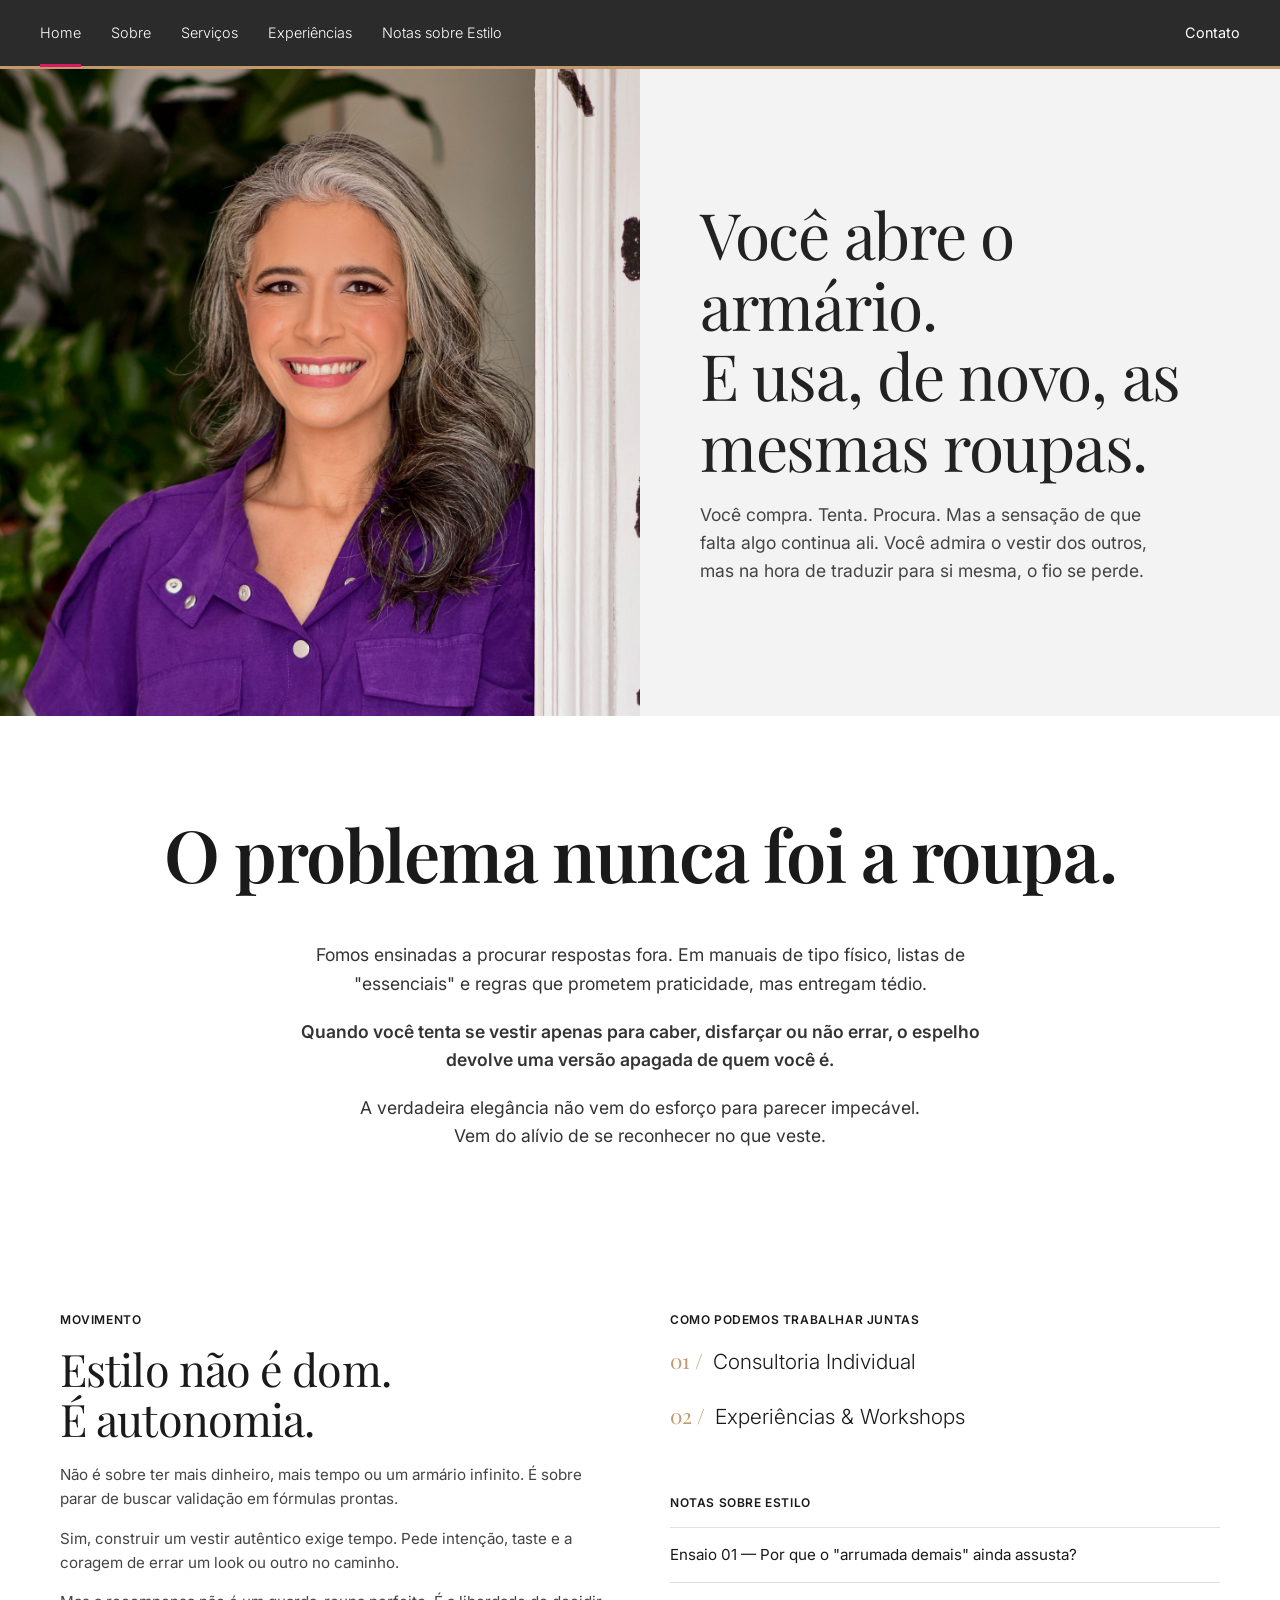
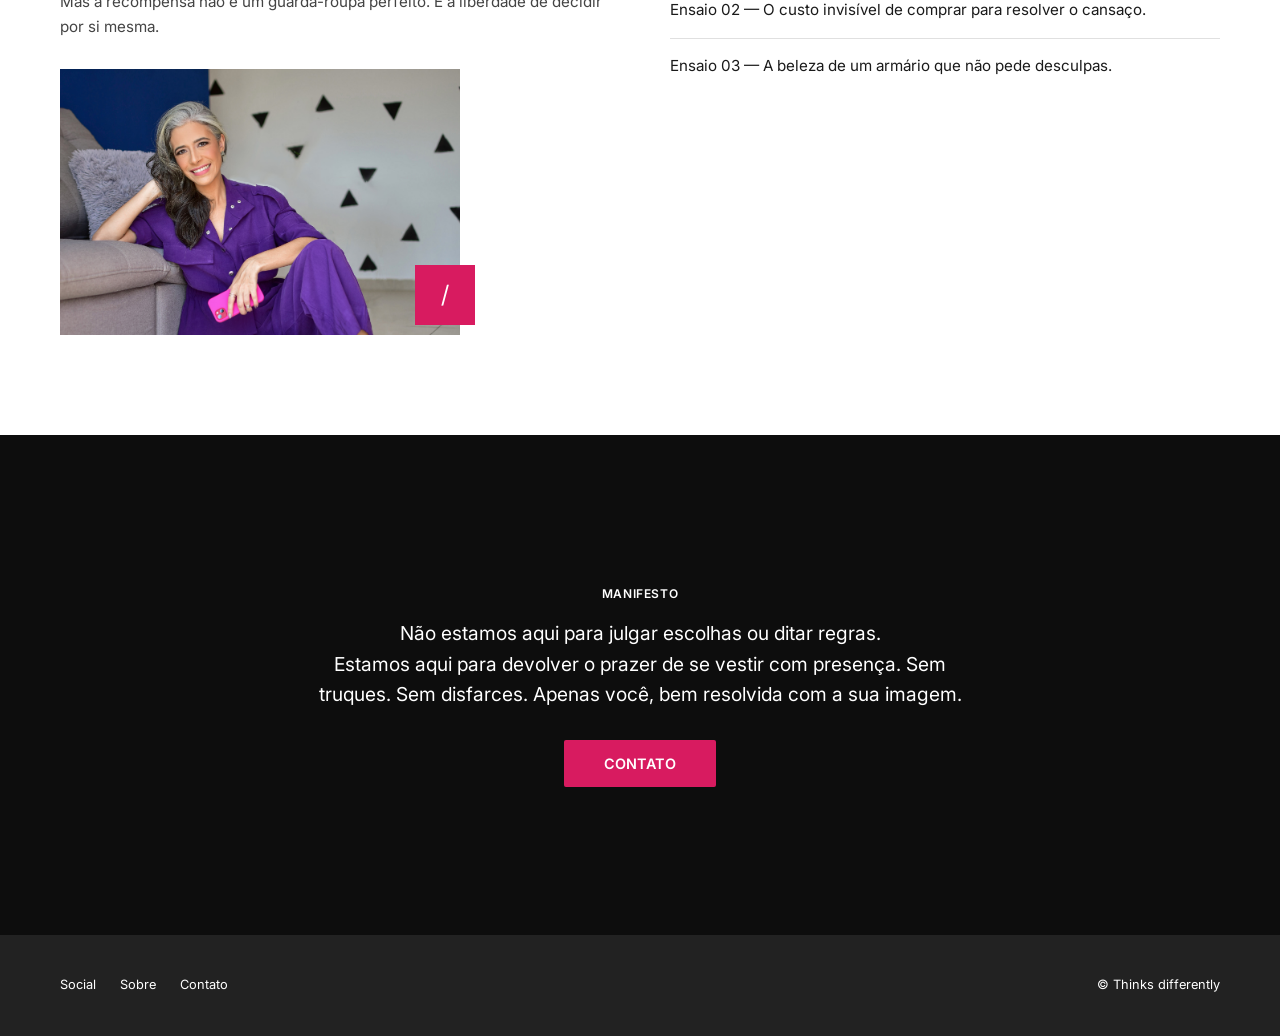
==== index.html @ 29a0308f "Rename index (1).html to index.html" ====
<!DOCTYPE html>
<html lang="pt-BR">
<head>
    <meta charset="UTF-8">
    <meta name="viewport" content="width=device-width, initial-scale=1.0">
    <title>Consultoria de Estilo</title>
    <link rel="stylesheet" href="style.css">
    <!-- Importando fontes do Google -->
    <link href="https://fonts.googleapis.com/css2?family=Playfair+Display:ital,wght@0,400;0,600;1,400&family=Inter:wght@300;400;600&display=swap" rel="stylesheet">
</head>
<body>

    <!-- Cabeçalho -->
    <header>
        <nav>
            <ul>
                <li class="active"><a href="#">Home</a></li>
                <li><a href="#">Sobre</a></li>
                <li><a href="#">Serviços</a></li>
                <li><a href="#">Experiências</a></li>
                <li><a href="#">Notas sobre Estilo</a></li>
            </ul>
            <div class="nav-right">
                <a href="#">Contato</a>
            </div>
        </nav>
    </header>

    <!-- Seção Hero -->
    <section class="hero">
        <div class="hero-image">
            <!-- Substitua pelo nome da sua imagem da mulher de blazer -->
            <img src="foto-hero.jpg" alt="Mulher consultora de estilo">
        </div>
        <div class="hero-text">
            <h1>Você abre o armário.<br>E usa, de novo, as<br>mesmas roupas.</h1>
            <p>Você compra. Tenta. Procura. Mas a sensação de que falta algo continua ali. Você admira o vestir dos outros, mas na hora de traduzir para si mesma, o fio se perde.</p>
        </div>
    </section>

    <!-- Seção do Problema -->
    <section class="statement">
        <div class="container">
            <h2>O problema nunca foi a roupa.</h2>
            <p>Fomos ensinadas a procurar respostas fora. Em manuais de tipo físico, listas de "essenciais" e regras que prometem praticidade, mas entregam tédio.</p>
            <p><strong>Quando você tenta se vestir apenas para caber, disfarçar ou não errar, o espelho devolve uma versão apagada de quem você é.</strong></p>
            <p>A verdadeira elegância não vem do esforço para parecer impecável.<br>Vem do alívio de se reconhecer no que veste.</p>
        </div>
    </section>

    <!-- Seção de Serviços e Movimento (Grid) -->
    <section class="middle-section container">
        <div class="grid-two-col">
            <!-- Coluna Esquerda: Movimento -->
            <div class="movimento">
                <span class="tag">MOVIMENTO</span>
                <h3>Estilo não é dom.<br>É autonomia.</h3>
                <p>Não é sobre ter mais dinheiro, mais tempo ou um armário infinito. É sobre parar de buscar validação em fórmulas prontas.</p>
                <p>Sim, construir um vestir autêntico exige tempo. Pede intenção, taste e a coragem de errar um look ou outro no caminho.</p>
                <p>Mas a recompensa não é um guarda-roupa perfeito. É a liberdade de decidir por si mesma.</p>
                
                <div class="movimento-img-container">
                    <!-- Substitua pelo nome da imagem da mulher com o celular rosa -->
                    <img src="foto-movimento.jpg" alt="Mulher sentada no sofá">
                    <div class="icon-box">
                        <span>/</span>
                    </div>
                </div>
            </div>

            <!-- Coluna Direita: Serviços e Notas -->
            <div class="services-column">
                <div class="services">
                    <span class="tag">COMO PODEMOS TRABALHAR JUNTAS</span>
                    <div class="service-list">
                        <div class="service-item">
                            <span class="service-number">01 /</span>
                            <span class="service-title">Consultoria Individual</span>
                        </div>
                        <div class="service-item">
                            <span class="service-number">02 /</span>
                            <span class="service-title">Experiências & Workshops</span>
                        </div>
                    </div>
                </div>

                <div class="notes">
                    <span class="tag">NOTAS SOBRE ESTILO</span>
                    <div class="note-list">
                        <div class="note-item">
                            <p>Ensaio 01 — Por que o "arrumada demais" ainda assusta?</p>
                        </div>
                        <div class="note-item">
                            <p>Ensaio 02 — O custo invisível de comprar para resolver o cansaço.</p>
                        </div>
                        <div class="note-item">
                            <p>Ensaio 03 — A beleza de um armário que não pede desculpas.</p>
                        </div>
                    </div>
                </div>
            </div>
        </div>
    </section>

    <!-- Seção Manifesto -->
    <section class="manifesto">
        <div class="manifesto-overlay">
            <div class="container manifesto-content">
                <span class="tag light">MANIFESTO</span>
                <p>Não estamos aqui para julgar escolhas ou ditar regras.<br>Estamos aqui para devolver o prazer de se vestir com presença. Sem truques. Sem disfarces. Apenas você, bem resolvida com a sua imagem.</p>
                <a href="#" class="btn-primary">Contato</a>
            </div>
        </div>
    </section>

    <!-- Rodapé -->
    <footer>
        <div class="container footer-content">
            <div class="footer-links">
                <a href="#">Social</a>
                <a href="#">Sobre</a>
                <a href="#">Contato</a>
            </div>
            <div class="copyright">
                © Thinks differently
            </div>
        </div>
    </footer>

</body>
</html>
---- style.css ----
/* Reset e Configurações Gerais */
* {
    margin: 0;
    padding: 0;
    box-sizing: border-box;
}

body {
    font-family: 'Inter', sans-serif;
    color: #1a1a1a;
    line-height: 1.6;
    background-color: #fff;
}

h1, h2, h3, h4 {
    font-family: 'Playfair Display', serif;
    font-weight: 400;
    letter-spacing: -0.02em;
}

ul {
    list-style: none;
}

a {
    text-decoration: none;
    color: inherit;
}

.container {
    max-width: 1200px;
    margin: 0 auto;
    padding: 0 20px;
}

.tag {
    display: block;
    font-size: 0.75rem;
    font-weight: 600;
    letter-spacing: 0.05em;
    text-transform: uppercase;
    color: #1a1a1a;
    margin-bottom: 15px;
}

.tag.light {
    color: #fff;
}

/* Header */
header {
    background-color: #2b2b2b;
    padding: 20px 40px;
    border-bottom: 3px solid #c3986a; /* Linha dourada */
}

nav {
    display: flex;
    justify-content: space-between;
    align-items: center;
}

nav ul {
    display: flex;
    gap: 30px;
}

nav ul li a {
    color: #fff;
    font-size: 0.9rem;
    font-weight: 300;
    padding-bottom: 23px; /* Para a linha do home aparecer */
    transition: color 0.3s;
}

nav ul li.active a {
    border-bottom: 3px solid #d81b60; /* Linha rosa do Home */
}

.nav-right a {
    color: #fff;
    font-size: 0.9rem;
}

/* Seção Hero */
.hero {
    display: flex;
    background-color: #f3f3f3;
    min-height: 600px;
}

.hero-image {
    width: 50%;
    overflow: hidden;
}

.hero-image img {
    width: 100%;
    height: 100%;
    object-fit: cover;
    object-position: center;
}

.hero-text {
    width: 50%;
    display: flex;
    flex-direction: column;
    justify-content: center;
    padding: 60px;
}

.hero-text h1 {
    font-size: 4rem;
    line-height: 1.1;
    margin-bottom: 20px;
    color: #222;
}

.hero-text p {
    font-size: 1.1rem;
    color: #444;
    max-width: 450px;
}

/* Seção Statement (O problema...) */
.statement {
    background-color: #fff;
    padding: 80px 20px;
    text-align: center;
}

.statement h2 {
    font-size: 4.5rem;
    margin-bottom: 30px;
    font-weight: 600;
}

.statement p {
    max-width: 700px;
    margin: 0 auto 20px auto;
    color: #333;
    font-size: 1.1rem;
}

.statement p strong {
    font-weight: 600;
}

/* Seção Middle (Grid) */
.middle-section {
    padding: 60px 20px 100px 20px;
}

.grid-two-col {
    display: grid;
    grid-template-columns: 1fr 1fr;
    gap: 60px;
}

/* Coluna Movimento */
.movimento h3 {
    font-size: 2.8rem;
    line-height: 1.1;
    margin-bottom: 20px;
}

.movimento p {
    font-size: 0.95rem;
    color: #444;
    margin-bottom: 15px;
}

.movimento-img-container {
    position: relative;
    margin-top: 30px;
    width: 100%;
    max-width: 400px;
}

.movimento-img-container img {
    width: 100%;
    height: auto;
    display: block;
}

.movimento-img-container .icon-box {
    position: absolute;
    bottom: 10px;
    right: -15px;
    width: 60px;
    height: 60px;
    background-color: #d81b60;
    display: flex;
    align-items: center;
    justify-content: center;
    color: #fff;
    font-size: 1.5rem;
}

/* Coluna Serviços */
.services {
    margin-bottom: 60px;
}

.service-list {
    display: flex;
    flex-direction: column;
    gap: 20px;
}

.service-item {
    display: flex;
    align-items: baseline;
    font-size: 1.3rem;
}

.service-number {
    color: #c3986a; /* Amarelo/Dourado */
    font-family: 'Playfair Display', serif;
    margin-right: 10px;
}

.service-title {
    font-weight: 300;
}

.notes .note-item {
    border-top: 1px solid #e0e0e0;
    padding: 15px 0;
    font-size: 0.95rem;
}

/* Seção Manifesto */
.manifesto {
    background-image: url('fundo-manifesto.jpg'); /* Coloque uma imagem de fundo aqui */
    background-size: cover;
    background-position: center;
    background-color: #2b2b2b; /* Fallback */
    height: 500px;
    position: relative;
}

.manifesto-overlay {
    background-color: rgba(0, 0, 0, 0.7);
    width: 100%;
    height: 100%;
    display: flex;
    align-items: center;
    justify-content: center;
}

.manifesto-content {
    text-align: center;
    color: #fff;
    max-width: 700px;
}

.manifesto-content p {
    font-size: 1.2rem;
    line-height: 1.6;
    margin-bottom: 30px;
}

.btn-primary {
    display: inline-block;
    background-color: #d81b60;
    color: #fff;
    padding: 12px 40px;
    text-transform: uppercase;
    font-size: 0.9rem;
    font-weight: 600;
    border-radius: 2px;
    transition: background 0.3s;
}

.btn-primary:hover {
    background-color: #b0154f;
}

/* Footer */
footer {
    background-color: #222;
    color: #fff;
    padding: 40px 0;
    font-size: 0.8rem;
}

.footer-content {
    display: flex;
    justify-content: space-between;
    align-items: center;
}

.footer-links a {
    margin-right: 20px;
    transition: color 0.3s;
}

.footer-links a:hover {
    color: #d81b60;
}

/* Responsividade (Mobile) */
@media (max-width: 992px) {
    .hero {
        flex-direction: column;
    }
    .hero-image, .hero-text {
        width: 100%;
    }
    .hero-text {
        padding: 40px 20px;
    }
    .hero-text h1 {
        font-size: 3rem;
    }

    .grid-two-col {
        grid-template-columns: 1fr;
        gap: 40px;
    }

    .statement h2 {
        font-size: 3rem;
    }

    .movimento h3 {
        font-size: 2rem;
    }
}

@media (max-width: 768px) {
    nav ul {
        flex-wrap: wrap;
        gap: 15px;
    }
    nav ul li.active a {
        border-bottom: none;
        color: #d81b60;
    }
    
    .hero-text h1 {
        font-size: 2.5rem;
    }
    .statement h2 {
        font-size: 2.2rem;
    }
    .manifesto {
        height: auto;
        padding: 60px 0;
    }
    .footer-content {
        flex-direction: column;
        gap: 20px;
        text-align: center;
    }
}
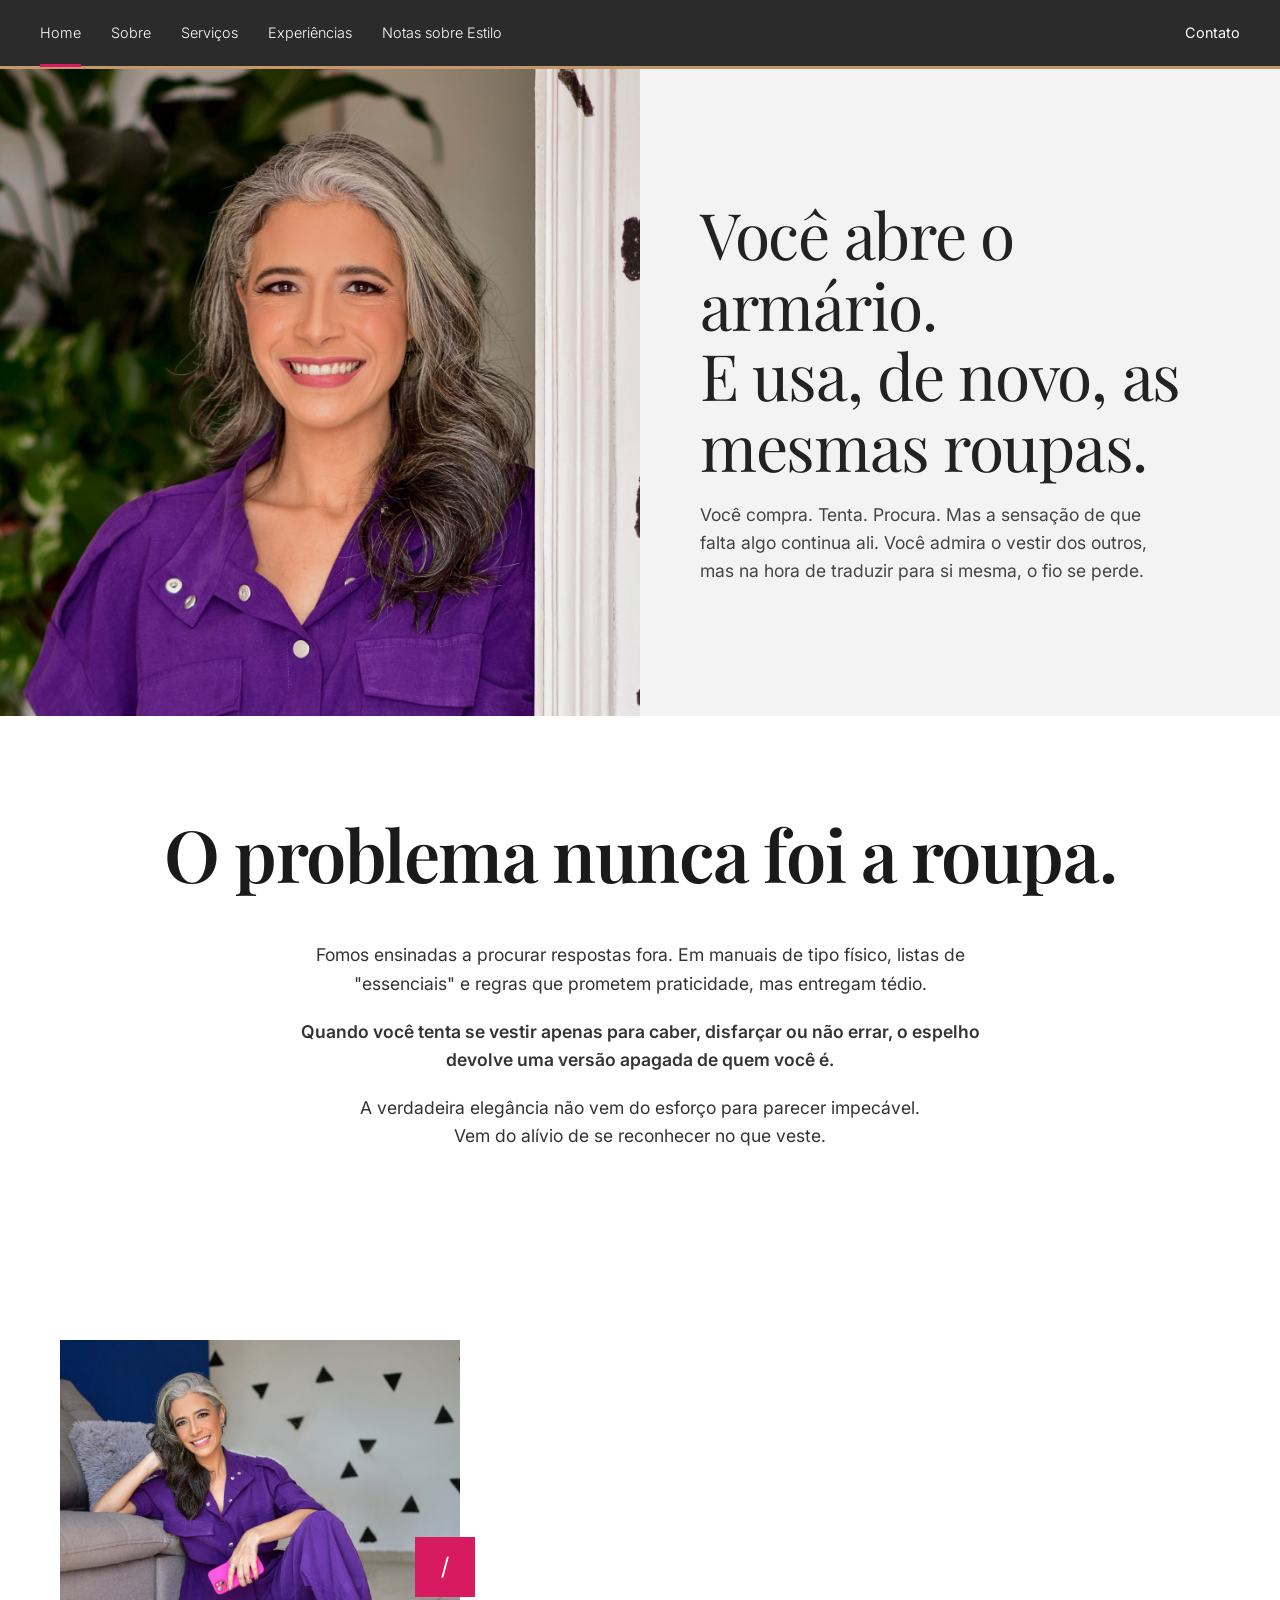
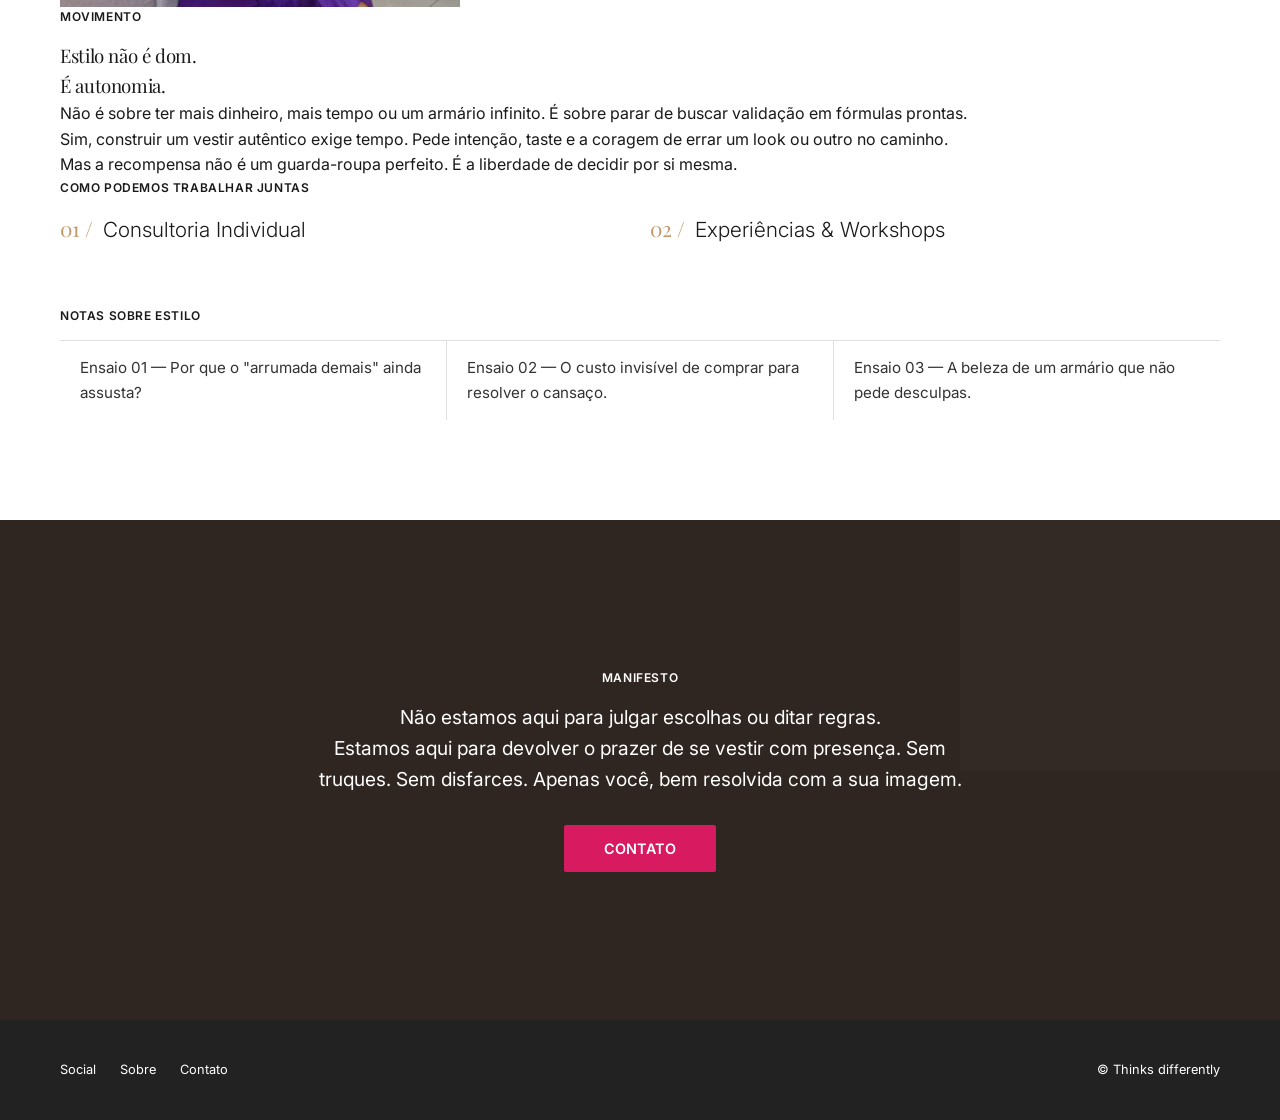
==== commit b0ebd0e5: "Refactor HTML structure and update section IDs" ====
--- a/index.html
+++ b/index.html
@@ -10,66 +10,66 @@
 </head>
 <body>
 
-    <!-- Cabeçalho -->
+    <!-- Cabeçalho (Menu fixo) -->
     <header>
         <nav>
             <ul>
-                <li class="active"><a href="#">Home</a></li>
-                <li><a href="#">Sobre</a></li>
-                <li><a href="#">Serviços</a></li>
-                <li><a href="#">Experiências</a></li>
-                <li><a href="#">Notas sobre Estilo</a></li>
+                <li class="active"><a href="#home">Home</a></li>
+                <li><a href="#sobre">Sobre</a></li>
+                <li><a href="#servicos">Serviços</a></li>
+                <li><a href="#experiencias">Experiências</a></li>
+                <li><a href="#notas">Notas sobre Estilo</a></li>
             </ul>
             <div class="nav-right">
-                <a href="#">Contato</a>
+                <a href="#contato">Contato</a>
             </div>
         </nav>
     </header>
 
-    <!-- Seção Hero -->
-    <section class="hero">
-        <div class="hero-image">
-            <!-- Substitua pelo nome da sua imagem da mulher de blazer -->
-            <img src="foto-hero.jpg" alt="Mulher consultora de estilo">
-        </div>
-        <div class="hero-text">
-            <h1>Você abre o armário.<br>E usa, de novo, as<br>mesmas roupas.</h1>
-            <p>Você compra. Tenta. Procura. Mas a sensação de que falta algo continua ali. Você admira o vestir dos outros, mas na hora de traduzir para si mesma, o fio se perde.</p>
-        </div>
-    </section>
+    <main>
+        <!-- Seção Hero -->
+        <section id="home" class="hero">
+            <div class="hero-image">
+                <img src="foto-hero.jpg" alt="Mulher consultora de estilo">
+            </div>
+            <div class="hero-text">
+                <h1>Você abre o armário.<br>E usa, de novo, as<br>mesmas roupas.</h1>
+                <p>Você compra. Tenta. Procura. Mas a sensação de que falta algo continua ali. Você admira o vestir dos outros, mas na hora de traduzir para si mesma, o fio se perde.</p>
+            </div>
+        </section>
 
-    <!-- Seção do Problema -->
-    <section class="statement">
-        <div class="container">
-            <h2>O problema nunca foi a roupa.</h2>
-            <p>Fomos ensinadas a procurar respostas fora. Em manuais de tipo físico, listas de "essenciais" e regras que prometem praticidade, mas entregam tédio.</p>
-            <p><strong>Quando você tenta se vestir apenas para caber, disfarçar ou não errar, o espelho devolve uma versão apagada de quem você é.</strong></p>
-            <p>A verdadeira elegância não vem do esforço para parecer impecável.<br>Vem do alívio de se reconhecer no que veste.</p>
-        </div>
-    </section>
+        <!-- Seção do Problema (Sobre) -->
+        <section id="sobre" class="statement">
+            <div class="container">
+                <h2>O problema nunca foi a roupa.</h2>
+                <p>Fomos ensinadas a procurar respostas fora. Em manuais de tipo físico, listas de "essenciais" e regras que prometem praticidade, mas entregam tédio.</p>
+                <p><strong>Quando você tenta se vestir apenas para caber, disfarçar ou não errar, o espelho devolve uma versão apagada de quem você é.</strong></p>
+                <p>A verdadeira elegância não vem do esforço para parecer impecável.<br>Vem do alívio de se reconhecer no que veste.</p>
+            </div>
+        </section>
 
-    <!-- Seção de Serviços e Movimento (Grid) -->
-    <section class="middle-section container">
-        <div class="grid-two-col">
-            <!-- Coluna Esquerda: Movimento -->
-            <div class="movimento">
-                <span class="tag">MOVIMENTO</span>
-                <h3>Estilo não é dom.<br>É autonomia.</h3>
-                <p>Não é sobre ter mais dinheiro, mais tempo ou um armário infinito. É sobre parar de buscar validação em fórmulas prontas.</p>
-                <p>Sim, construir um vestir autêntico exige tempo. Pede intenção, taste e a coragem de errar um look ou outro no caminho.</p>
-                <p>Mas a recompensa não é um guarda-roupa perfeito. É a liberdade de decidir por si mesma.</p>
-                
+        <!-- Seção de Serviços (Agrupa o Movimento, os Serviços e as Notas) -->
+        <section id="servicos" class="middle-section container">
+            
+            <!-- Bloco Movimento (Foto Esquerda, Texto Direita) -->
+            <div class="movimento-wrapper">
                 <div class="movimento-img-container">
-                    <!-- Substitua pelo nome da imagem da mulher com o celular rosa -->
                     <img src="foto-movimento.jpg" alt="Mulher sentada no sofá">
                     <div class="icon-box">
                         <span>/</span>
                     </div>
                 </div>
+                <div class="movimento-text">
+                    <span class="tag">MOVIMENTO</span>
+                    <h3>Estilo não é dom.<br>É autonomia.</h3>
+                    <p>Não é sobre ter mais dinheiro, mais tempo ou um armário infinito. É sobre parar de buscar validação em fórmulas prontas.</p>
+                    <p>Sim, construir um vestir autêntico exige tempo. Pede intenção, taste e a coragem de errar um look ou outro no caminho.</p>
+                    <p>Mas a recompensa não é um guarda-roupa perfeito. É a liberdade de decidir por si mesma.</p>
+                </div>
             </div>
 
-            <!-- Coluna Direita: Serviços e Notas -->
-            <div class="services-column">
+            <!-- Bloco Serviços -->
+            <div id="experiencias" class="services-column">
                 <div class="services">
                     <span class="tag">COMO PODEMOS TRABALHAR JUNTAS</span>
                     <div class="service-list">
@@ -84,7 +84,8 @@
                     </div>
                 </div>
 
-                <div class="notes">
+                <!-- Bloco Notas -->
+                <div id="notas" class="notes">
                     <span class="tag">NOTAS SOBRE ESTILO</span>
                     <div class="note-list">
                         <div class="note-item">
@@ -99,19 +100,19 @@
                     </div>
                 </div>
             </div>
-        </div>
-    </section>
+        </section>
 
-    <!-- Seção Manifesto -->
-    <section class="manifesto">
-        <div class="manifesto-overlay">
-            <div class="container manifesto-content">
-                <span class="tag light">MANIFESTO</span>
-                <p>Não estamos aqui para julgar escolhas ou ditar regras.<br>Estamos aqui para devolver o prazer de se vestir com presença. Sem truques. Sem disfarces. Apenas você, bem resolvida com a sua imagem.</p>
-                <a href="#" class="btn-primary">Contato</a>
+        <!-- Seção Manifesto -->
+        <section id="contato" class="manifesto">
+            <div class="manifesto-overlay">
+                <div class="container manifesto-content">
+                    <span class="tag light">MANIFESTO</span>
+                    <p>Não estamos aqui para julgar escolhas ou ditar regras.<br>Estamos aqui para devolver o prazer de se vestir com presença. Sem truques. Sem disfarces. Apenas você, bem resolvida com a sua imagem.</p>
+                    <a href="#" class="btn-primary">Contato</a>
+                </div>
             </div>
-        </div>
-    </section>
+        </section>
+    </main>
 
     <!-- Rodapé -->
     <footer>
--- a/style.css
+++ b/style.css
@@ -203,8 +203,8 @@
 }
 
 .service-list {
-    display: flex;
-    flex-direction: column;
+    display: grid;
+    grid-template-columns: 1fr 1fr;
     gap: 20px;
 }
 
@@ -224,24 +224,46 @@
     font-weight: 300;
 }
 
+/* Coluna Notas */
+.notes .note-list {
+    display: flex;
+    flex-wrap: wrap; /* Permite que em telas pequenas eles virem coluna */
+}
+
 .notes .note-item {
     border-top: 1px solid #e0e0e0;
-    padding: 15px 0;
+    border-right: 1px solid #e0e0e0; /* A linha vertical que faltava */
+    padding: 15px 20px;
+    flex: 1;
+    min-width: 150px; /* Largura mínima para não espremer o texto */
     font-size: 0.95rem;
+    color: #333;
+}
+
+.notes .note-item:last-child {
+    border-right: none; /* Tira a linha do último item */
+}
+
+.notes .note-item p {
+    margin: 0;
 }
 
 /* Seção Manifesto */
 .manifesto {
-    background-image: url('fundo-manifesto.jpg'); /* Coloque uma imagem de fundo aqui */
+    /* Textura marrom/couro gerada via código, sem precisar de arquivo externo */
+    background-color: #4a3b32;
+    background-image: url("data:image/svg+xml,%3Csvg xmlns='http://www.w3.org/2000/svg' width='4' height='4' viewBox='0 0 4 4'%3E%3Cpath d='M1 3h1v1H1V3zm2-2h1v1H3V1z' fill='%23ffffff' fill-opacity='0.03'/%3E%3C/svg%3E");
     background-size: cover;
     background-position: center;
-    background-color: #2b2b2b; /* Fallback */
     height: 500px;
     position: relative;
+    display: flex;
+    align-items: center;
 }
 
 .manifesto-overlay {
-    background-color: rgba(0, 0, 0, 0.7);
+    /* Diminui a escuridão para a textura de fundo aparecer um pouco */
+    background-color: rgba(0, 0, 0, 0.35);
     width: 100%;
     height: 100%;
     display: flex;
@@ -253,6 +275,7 @@
     text-align: center;
     color: #fff;
     max-width: 700px;
+    padding: 20px;
 }
 
 .manifesto-content p {
@@ -354,4 +377,4 @@
         gap: 20px;
         text-align: center;
     }
-}+}
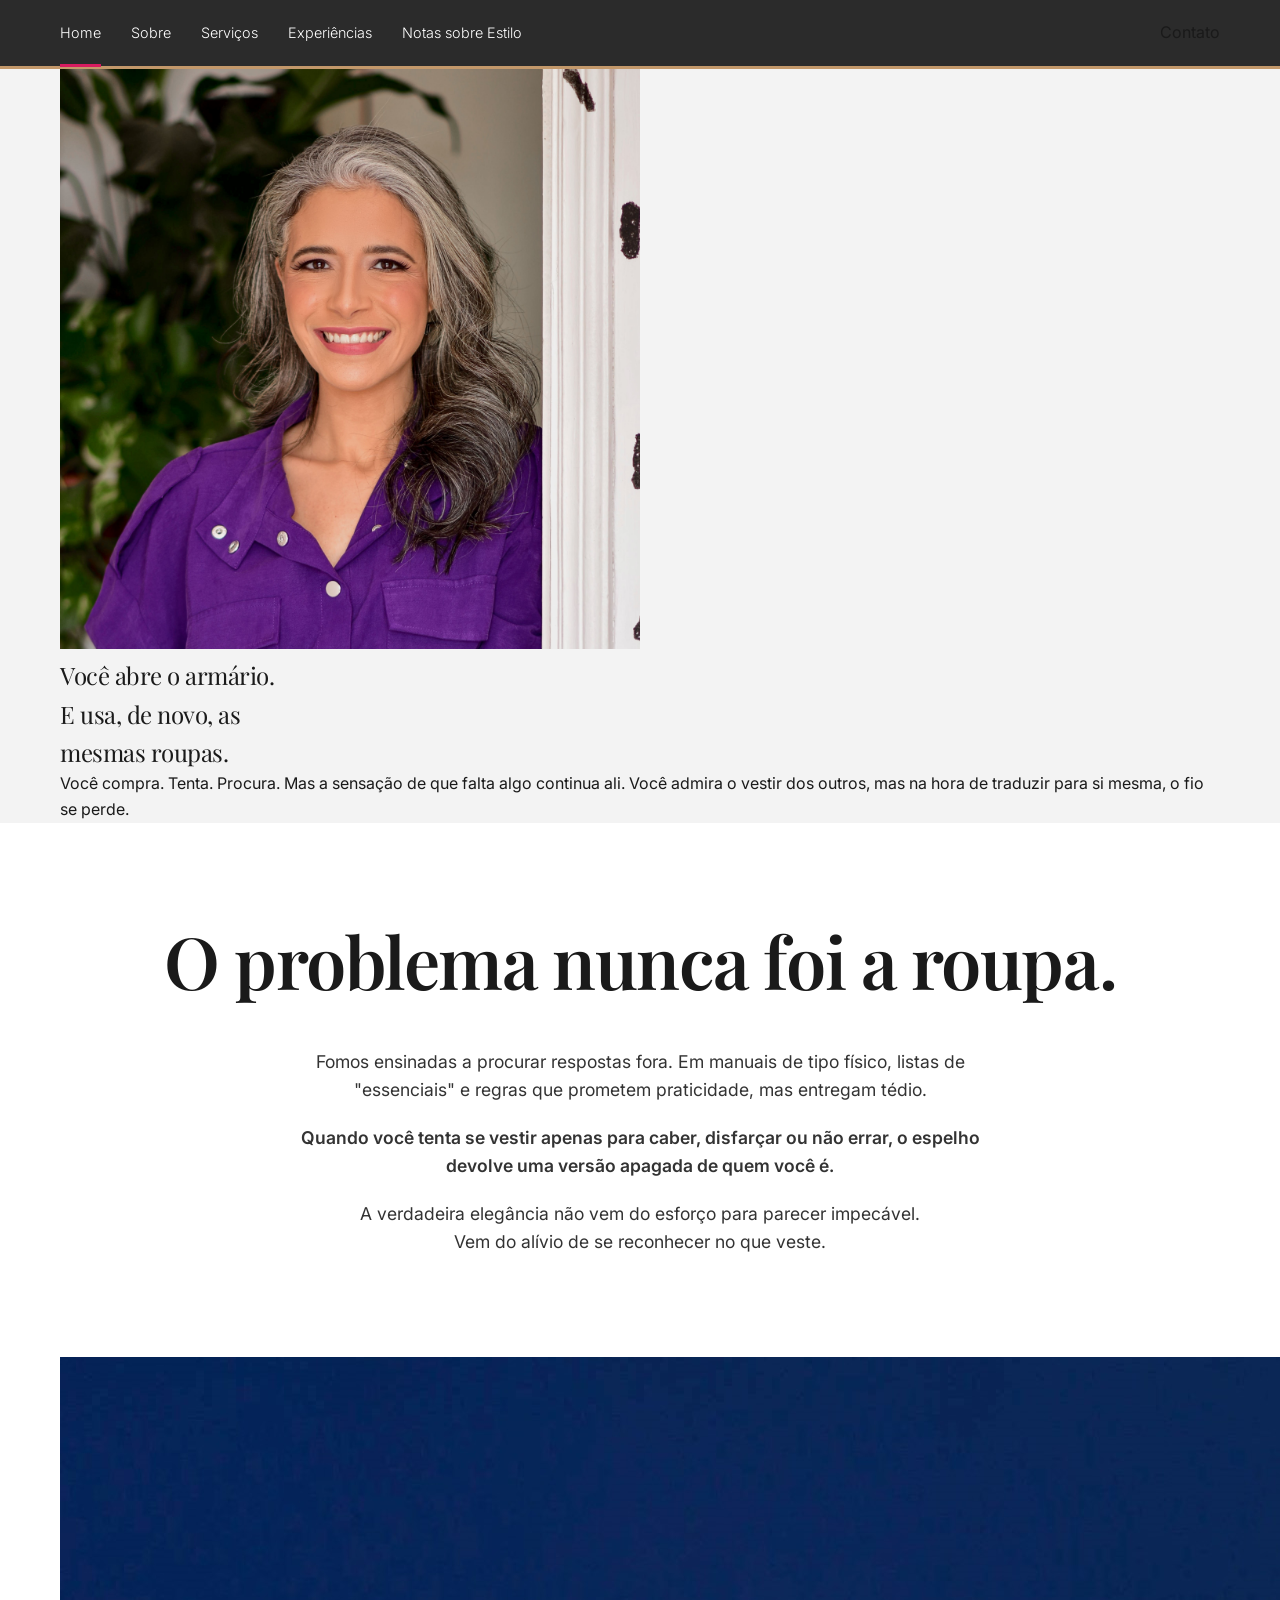
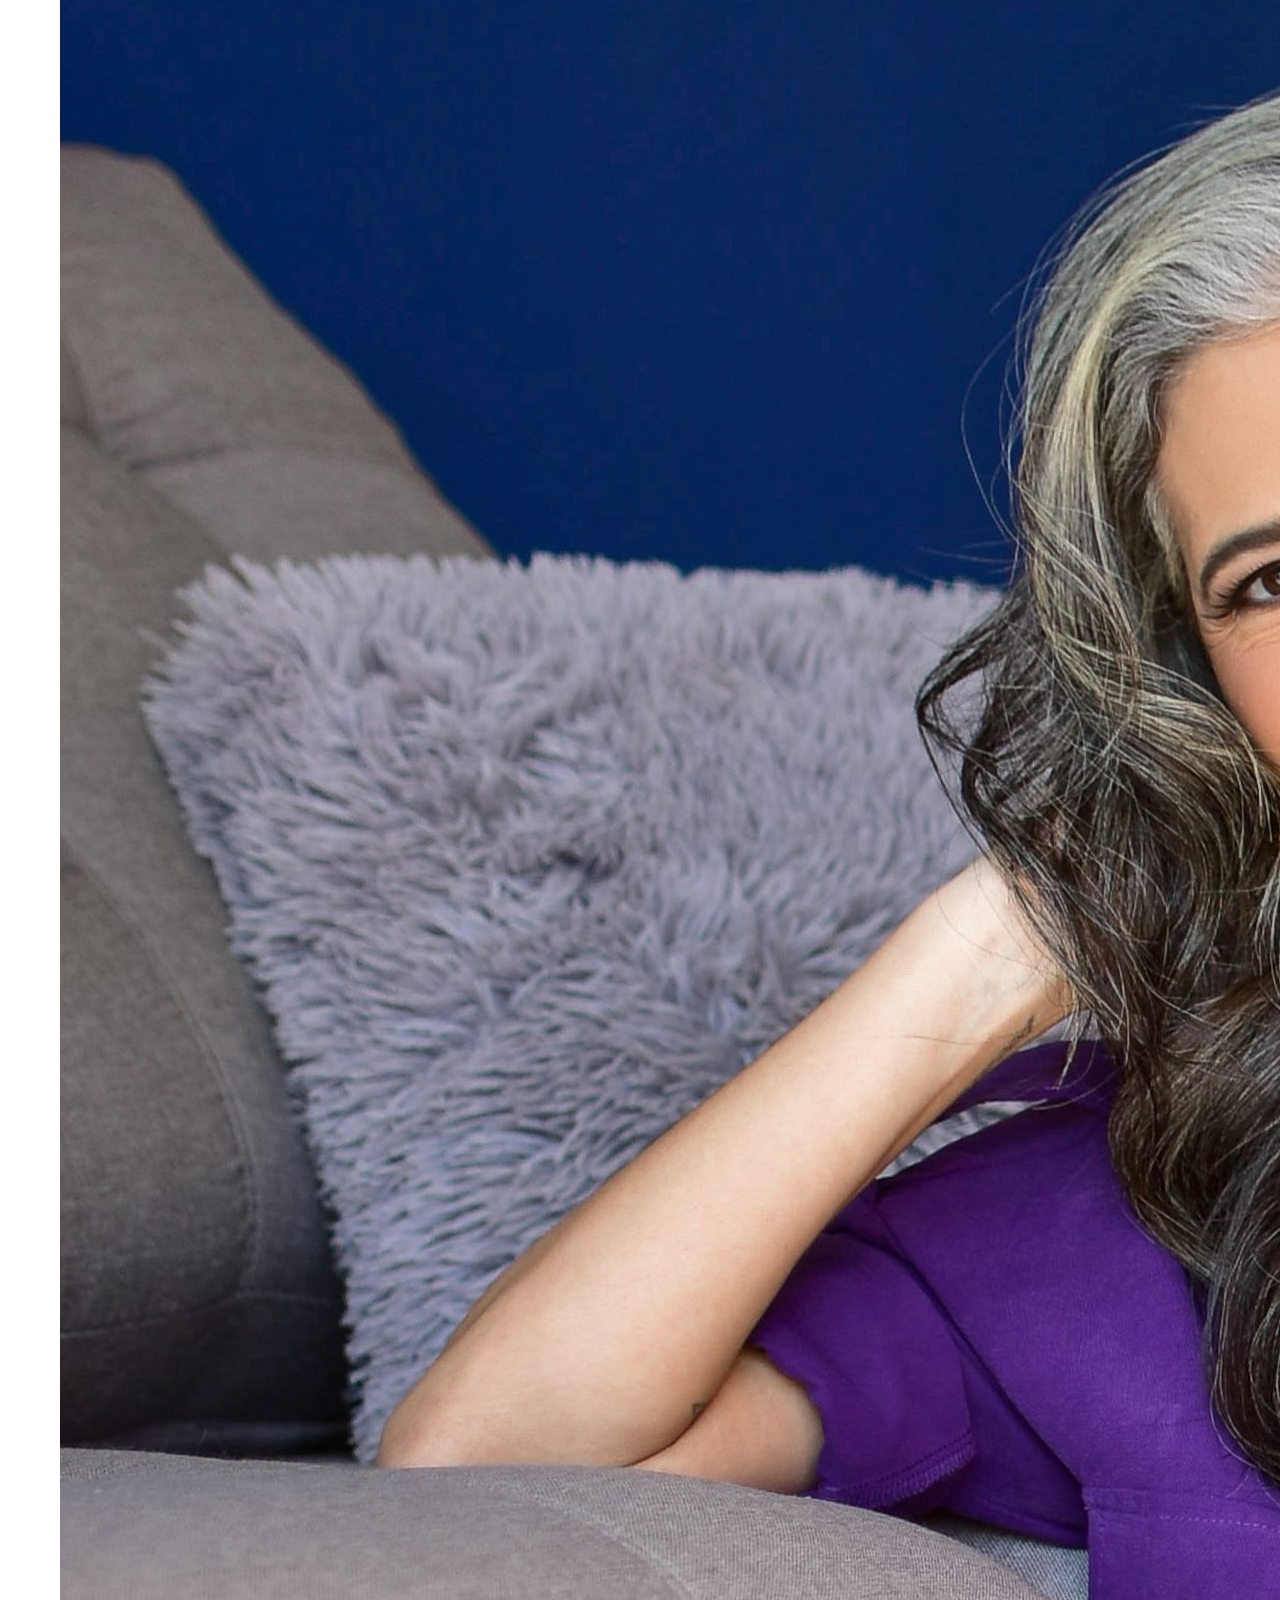
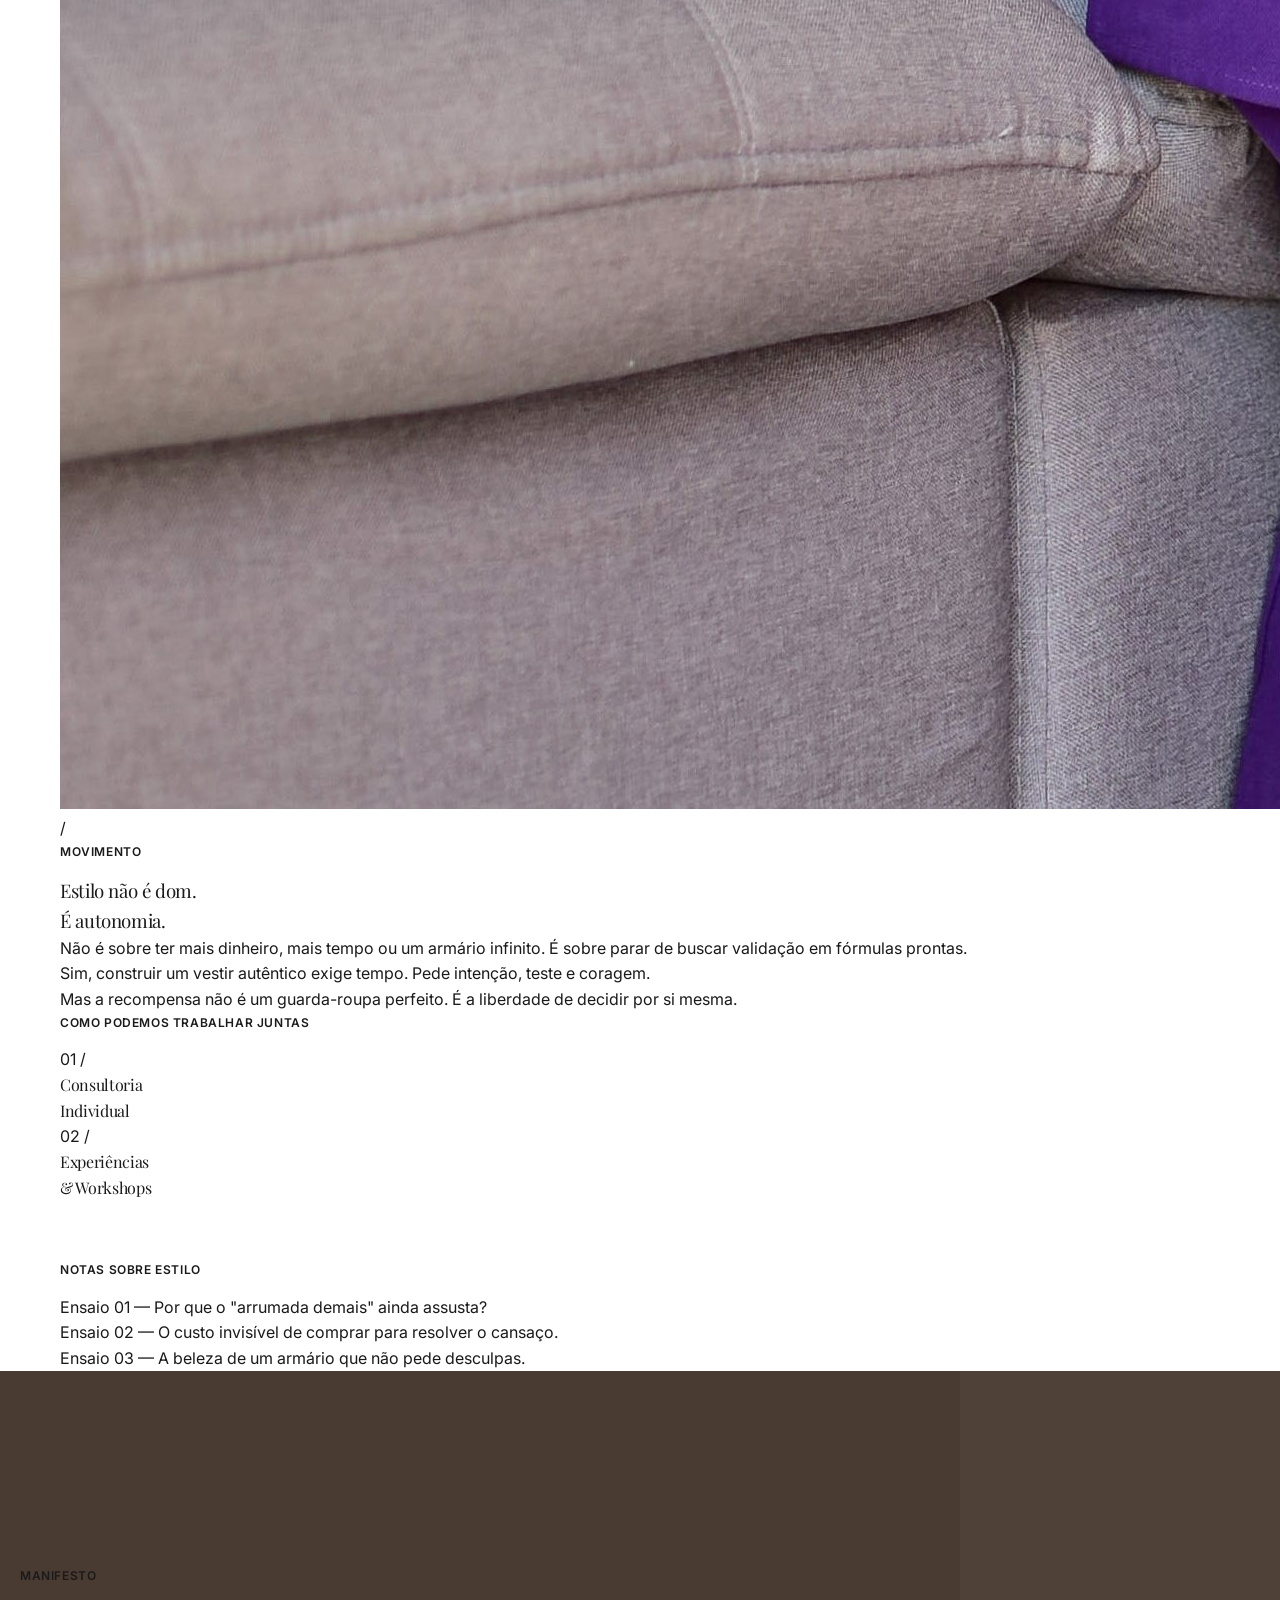
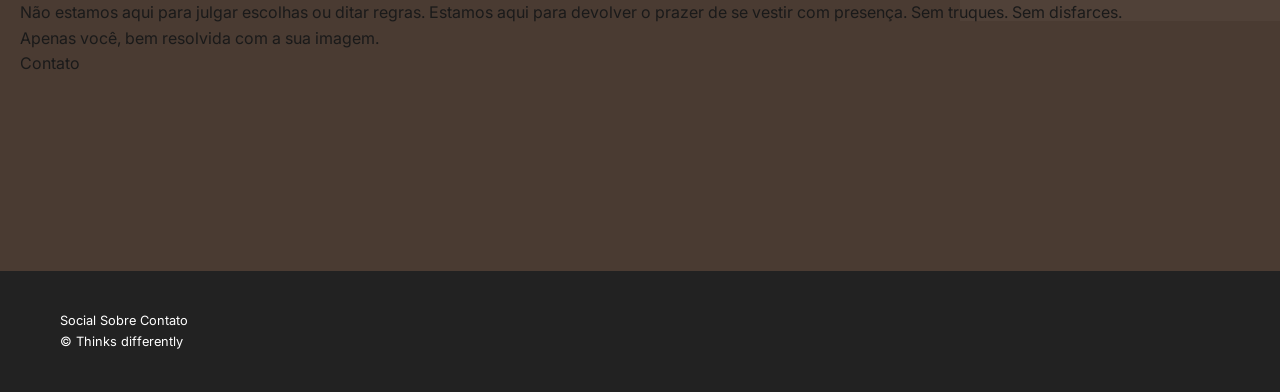
==== commit 0b31e292: "Refactor index.html for improved structure and clarity" ====
--- a/index.html
+++ b/index.html
@@ -1,132 +1,410 @@
 <!DOCTYPE html>
 <html lang="pt-BR">
+
 <head>
-    <meta charset="UTF-8">
-    <meta name="viewport" content="width=device-width, initial-scale=1.0">
-    <title>Consultoria de Estilo</title>
-    <link rel="stylesheet" href="style.css">
-    <!-- Importando fontes do Google -->
-    <link href="https://fonts.googleapis.com/css2?family=Playfair+Display:ital,wght@0,400;0,600;1,400&family=Inter:wght@300;400;600&display=swap" rel="stylesheet">
+
+<meta charset="UTF-8">
+<meta name="viewport" content="width=device-width, initial-scale=1.0">
+
+<title>Consultoria de Estilo</title>
+
+<link rel="preconnect" href="https://fonts.googleapis.com">
+<link rel="preconnect" href="https://fonts.gstatic.com" crossorigin>
+
+<link href="https://fonts.googleapis.com/css2?family=Inter:wght@300;400;500;600&family=Playfair+Display:wght@400;500;600&display=swap" rel="stylesheet">
+
+<link rel="stylesheet" href="style.css">
+
 </head>
+
 <body>
 
-    <!-- Cabeçalho (Menu fixo) -->
-    <header>
-        <nav>
-            <ul>
-                <li class="active"><a href="#home">Home</a></li>
-                <li><a href="#sobre">Sobre</a></li>
-                <li><a href="#servicos">Serviços</a></li>
-                <li><a href="#experiencias">Experiências</a></li>
-                <li><a href="#notas">Notas sobre Estilo</a></li>
-            </ul>
-            <div class="nav-right">
-                <a href="#contato">Contato</a>
-            </div>
-        </nav>
-    </header>
-
-    <main>
-        <!-- Seção Hero -->
-        <section id="home" class="hero">
-            <div class="hero-image">
-                <img src="foto-hero.jpg" alt="Mulher consultora de estilo">
-            </div>
-            <div class="hero-text">
-                <h1>Você abre o armário.<br>E usa, de novo, as<br>mesmas roupas.</h1>
-                <p>Você compra. Tenta. Procura. Mas a sensação de que falta algo continua ali. Você admira o vestir dos outros, mas na hora de traduzir para si mesma, o fio se perde.</p>
-            </div>
-        </section>
-
-        <!-- Seção do Problema (Sobre) -->
-        <section id="sobre" class="statement">
-            <div class="container">
-                <h2>O problema nunca foi a roupa.</h2>
-                <p>Fomos ensinadas a procurar respostas fora. Em manuais de tipo físico, listas de "essenciais" e regras que prometem praticidade, mas entregam tédio.</p>
-                <p><strong>Quando você tenta se vestir apenas para caber, disfarçar ou não errar, o espelho devolve uma versão apagada de quem você é.</strong></p>
-                <p>A verdadeira elegância não vem do esforço para parecer impecável.<br>Vem do alívio de se reconhecer no que veste.</p>
-            </div>
-        </section>
-
-        <!-- Seção de Serviços (Agrupa o Movimento, os Serviços e as Notas) -->
-        <section id="servicos" class="middle-section container">
-            
-            <!-- Bloco Movimento (Foto Esquerda, Texto Direita) -->
-            <div class="movimento-wrapper">
-                <div class="movimento-img-container">
-                    <img src="foto-movimento.jpg" alt="Mulher sentada no sofá">
-                    <div class="icon-box">
-                        <span>/</span>
-                    </div>
-                </div>
-                <div class="movimento-text">
-                    <span class="tag">MOVIMENTO</span>
-                    <h3>Estilo não é dom.<br>É autonomia.</h3>
-                    <p>Não é sobre ter mais dinheiro, mais tempo ou um armário infinito. É sobre parar de buscar validação em fórmulas prontas.</p>
-                    <p>Sim, construir um vestir autêntico exige tempo. Pede intenção, taste e a coragem de errar um look ou outro no caminho.</p>
-                    <p>Mas a recompensa não é um guarda-roupa perfeito. É a liberdade de decidir por si mesma.</p>
-                </div>
-            </div>
-
-            <!-- Bloco Serviços -->
-            <div id="experiencias" class="services-column">
-                <div class="services">
-                    <span class="tag">COMO PODEMOS TRABALHAR JUNTAS</span>
-                    <div class="service-list">
-                        <div class="service-item">
-                            <span class="service-number">01 /</span>
-                            <span class="service-title">Consultoria Individual</span>
-                        </div>
-                        <div class="service-item">
-                            <span class="service-number">02 /</span>
-                            <span class="service-title">Experiências & Workshops</span>
-                        </div>
-                    </div>
-                </div>
-
-                <!-- Bloco Notas -->
-                <div id="notas" class="notes">
-                    <span class="tag">NOTAS SOBRE ESTILO</span>
-                    <div class="note-list">
-                        <div class="note-item">
-                            <p>Ensaio 01 — Por que o "arrumada demais" ainda assusta?</p>
-                        </div>
-                        <div class="note-item">
-                            <p>Ensaio 02 — O custo invisível de comprar para resolver o cansaço.</p>
-                        </div>
-                        <div class="note-item">
-                            <p>Ensaio 03 — A beleza de um armário que não pede desculpas.</p>
-                        </div>
-                    </div>
-                </div>
-            </div>
-        </section>
-
-        <!-- Seção Manifesto -->
-        <section id="contato" class="manifesto">
-            <div class="manifesto-overlay">
-                <div class="container manifesto-content">
-                    <span class="tag light">MANIFESTO</span>
-                    <p>Não estamos aqui para julgar escolhas ou ditar regras.<br>Estamos aqui para devolver o prazer de se vestir com presença. Sem truques. Sem disfarces. Apenas você, bem resolvida com a sua imagem.</p>
-                    <a href="#" class="btn-primary">Contato</a>
-                </div>
-            </div>
-        </section>
-    </main>
-
-    <!-- Rodapé -->
-    <footer>
-        <div class="container footer-content">
-            <div class="footer-links">
-                <a href="#">Social</a>
-                <a href="#">Sobre</a>
-                <a href="#">Contato</a>
-            </div>
-            <div class="copyright">
-                © Thinks differently
-            </div>
-        </div>
-    </footer>
+<header>
+
+<nav class="container">
+
+<ul class="menu">
+
+<li class="active"><a href="#home">Home</a></li>
+
+<li><a href="#sobre">Sobre</a></li>
+
+<li><a href="#servicos">Serviços</a></li>
+
+<li><a href="#experiencias">Experiências</a></li>
+
+<li><a href="#notas">Notas sobre Estilo</a></li>
+
+</ul>
+
+<div class="menu-right">
+
+<a href="#contato">Contato</a>
+
+</div>
+
+</nav>
+
+</header>
+
+<main>
+
+<!-- HERO -->
+
+<section class="hero" id="home">
+
+<div class="hero-grid container">
+
+<div class="hero-image">
+
+<img src="foto-hero.jpg" alt="Consultora">
+
+</div>
+
+<div class="hero-content">
+
+<h1>
+
+Você abre o armário.<br>
+
+E usa, de novo, as<br>
+
+mesmas roupas.
+
+</h1>
+
+<p>
+
+Você compra. Tenta. Procura.
+
+Mas a sensação de que falta algo continua ali.
+
+Você admira o vestir dos outros,
+
+mas na hora de traduzir para si mesma,
+
+o fio se perde.
+
+</p>
+
+</div>
+
+</div>
+
+</section>
+
+<!-- SOBRE -->
+
+<section class="statement" id="sobre">
+
+<div class="container">
+
+<h2>
+
+O problema nunca
+
+foi a roupa.
+
+</h2>
+
+<p>
+
+Fomos ensinadas a procurar respostas fora.
+
+Em manuais de tipo físico,
+
+listas de "essenciais"
+
+e regras que prometem praticidade,
+
+mas entregam tédio.
+
+</p>
+
+<p>
+
+<strong>
+
+Quando você tenta se vestir apenas para caber,
+
+disfarçar ou não errar,
+
+o espelho devolve uma versão apagada
+
+de quem você é.
+
+</strong>
+
+</p>
+
+<p>
+
+A verdadeira elegância não vem do esforço
+
+para parecer impecável.
+
+<br>
+
+Vem do alívio de se reconhecer
+
+no que veste.
+
+</p>
+
+</div>
+
+</section>
+
+<!-- MOVIMENTO -->
+
+<section class="movement container" id="servicos">
+
+<div class="movement-grid">
+
+<div class="movement-photo">
+
+<img src="foto-movimento.jpg" alt="Movimento">
+
+<div class="pink-box">
+
+<span>/</span>
+
+</div>
+
+</div>
+
+<div class="movement-text">
+
+<span class="tag">
+
+MOVIMENTO
+
+</span>
+
+<h3>
+
+Estilo não é dom.
+
+<br>
+
+É autonomia.
+
+</h3>
+
+<p>
+
+Não é sobre ter mais dinheiro,
+
+mais tempo ou um armário infinito.
+
+É sobre parar de buscar validação
+
+em fórmulas prontas.
+
+</p>
+
+<p>
+
+Sim,
+
+construir um vestir autêntico exige tempo.
+
+Pede intenção,
+
+teste
+
+e coragem.
+
+</p>
+
+<p>
+
+Mas a recompensa não é um guarda-roupa perfeito.
+
+É a liberdade de decidir por si mesma.
+
+</p>
+
+</div>
+
+</div>
+
+<div class="services" id="experiencias">
+
+<span class="tag">
+
+COMO PODEMOS TRABALHAR JUNTAS
+
+</span>
+
+<div class="services-grid">
+
+<div class="service">
+
+<div class="number">
+
+01 /
+
+</div>
+
+<h4>
+
+Consultoria
+
+<br>
+
+Individual
+
+</h4>
+
+</div>
+
+<div class="service">
+
+<div class="number">
+
+02 /
+
+</div>
+
+<h4>
+
+Experiências
+
+<br>
+
+& Workshops
+
+</h4>
+
+</div>
+
+</div>
+
+</div>
+
+<div class="notes" id="notas">
+
+<span class="tag">
+
+NOTAS SOBRE ESTILO
+
+</span>
+
+<div class="notes-grid">
+
+<div class="note">
+
+Ensaio 01 —
+
+Por que o "arrumada demais"
+
+ainda assusta?
+
+</div>
+
+<div class="note">
+
+Ensaio 02 —
+
+O custo invisível
+
+de comprar
+
+para resolver o cansaço.
+
+</div>
+
+<div class="note">
+
+Ensaio 03 —
+
+A beleza
+
+de um armário
+
+que não pede desculpas.
+
+</div>
+
+</div>
+
+</div>
+
+</section>
+
+<!-- MANIFESTO -->
+
+<section class="manifesto" id="contato">
+
+<div class="overlay">
+
+<div class="container manifesto-box">
+
+<span class="tag white">
+
+MANIFESTO
+
+</span>
+
+<p>
+
+Não estamos aqui para julgar escolhas
+
+ou ditar regras.
+
+Estamos aqui para devolver
+
+o prazer de se vestir com presença.
+
+Sem truques.
+
+Sem disfarces.
+
+Apenas você,
+
+bem resolvida com a sua imagem.
+
+</p>
+
+<a href="#">
+
+Contato
+
+</a>
+
+</div>
+
+</div>
+
+</section>
+
+</main>
+
+<footer>
+
+<div class="container footer">
+
+<div>
+
+<a href="#">Social</a>
+
+<a href="#">Sobre</a>
+
+<a href="#">Contato</a>
+
+</div>
+
+<p>
+
+© Thinks differently
+
+</p>
+
+</div>
+
+</footer>
 
 </body>
+
 </html>
--- a/style.css
+++ b/style.css
@@ -3,6 +3,10 @@
     margin: 0;
     padding: 0;
     box-sizing: border-box;
+}
+
+html {
+    scroll-behavior: smooth; /* Rolagem suave entre as seções */
 }
 
 body {
@@ -47,11 +51,14 @@
     color: #fff;
 }
 
-/* Header */
+/* Header (Menu Fixo no topo) */
 header {
     background-color: #2b2b2b;
     padding: 20px 40px;
     border-bottom: 3px solid #c3986a; /* Linha dourada */
+    position: sticky; /* Fica fixo ao rolar a página */
+    top: 0;
+    z-index: 1000;
 }
 
 nav {
@@ -69,7 +76,7 @@
     color: #fff;
     font-size: 0.9rem;
     font-weight: 300;
-    padding-bottom: 23px; /* Para a linha do home aparecer */
+    padding-bottom: 23px;
     transition: color 0.3s;
 }
 
@@ -146,35 +153,24 @@
     font-weight: 600;
 }
 
-/* Seção Middle (Grid) */
+/* Seção Middle (Agora empilhada corretamente) */
 .middle-section {
     padding: 60px 20px 100px 20px;
 }
 
-.grid-two-col {
-    display: grid;
-    grid-template-columns: 1fr 1fr;
-    gap: 60px;
-}
-
-/* Coluna Movimento */
-.movimento h3 {
-    font-size: 2.8rem;
-    line-height: 1.1;
-    margin-bottom: 20px;
-}
-
-.movimento p {
-    font-size: 0.95rem;
-    color: #444;
-    margin-bottom: 15px;
+.movimento-wrapper {
+    display: flex;
+    flex-wrap: wrap;
+    gap: 50px;
+    margin-bottom: 60px;
+    align-items: center;
 }
 
 .movimento-img-container {
     position: relative;
-    margin-top: 30px;
-    width: 100%;
+    width: 40%;
     max-width: 400px;
+    flex-shrink: 0; 
 }
 
 .movimento-img-container img {
@@ -197,14 +193,30 @@
     font-size: 1.5rem;
 }
 
-/* Coluna Serviços */
+.movimento-text {
+    flex: 1; 
+}
+
+.movimento-text h3 {
+    font-size: 2.8rem;
+    line-height: 1.1;
+    margin-bottom: 20px;
+}
+
+.movimento-text p {
+    font-size: 0.95rem;
+    color: #444;
+    margin-bottom: 15px;
+}
+
+/* Bloco Serviços e Notas */
 .services {
     margin-bottom: 60px;
 }
 
 .service-list {
     display: grid;
-    grid-template-columns: 1fr 1fr;
+    grid-template-columns: 1fr 1fr; /* Lado a lado */
     gap: 20px;
 }
 
@@ -224,33 +236,32 @@
     font-weight: 300;
 }
 
-/* Coluna Notas */
+/* Notas (3 colunas) */
 .notes .note-list {
     display: flex;
-    flex-wrap: wrap; /* Permite que em telas pequenas eles virem coluna */
+    flex-wrap: wrap;
 }
 
 .notes .note-item {
+    flex: 1;
+    min-width: 150px;
     border-top: 1px solid #e0e0e0;
-    border-right: 1px solid #e0e0e0; /* A linha vertical que faltava */
+    border-right: 1px solid #e0e0e0; /* Linha vertical */
     padding: 15px 20px;
-    flex: 1;
-    min-width: 150px; /* Largura mínima para não espremer o texto */
     font-size: 0.95rem;
     color: #333;
 }
 
 .notes .note-item:last-child {
-    border-right: none; /* Tira a linha do último item */
+    border-right: none; /* Remove a linha do último */
 }
 
 .notes .note-item p {
     margin: 0;
 }
 
-/* Seção Manifesto */
+/* Seção Manifesto (Contato) */
 .manifesto {
-    /* Textura marrom/couro gerada via código, sem precisar de arquivo externo */
     background-color: #4a3b32;
     background-image: url("data:image/svg+xml,%3Csvg xmlns='http://www.w3.org/2000/svg' width='4' height='4' viewBox='0 0 4 4'%3E%3Cpath d='M1 3h1v1H1V3zm2-2h1v1H3V1z' fill='%23ffffff' fill-opacity='0.03'/%3E%3C/svg%3E");
     background-size: cover;
@@ -262,7 +273,6 @@
 }
 
 .manifesto-overlay {
-    /* Diminui a escuridão para a textura de fundo aparecer um pouco */
     background-color: rgba(0, 0, 0, 0.35);
     width: 100%;
     height: 100%;
@@ -337,16 +347,9 @@
     .hero-text h1 {
         font-size: 3rem;
     }
-
-    .grid-two-col {
-        grid-template-columns: 1fr;
-        gap: 40px;
-    }
-
     .statement h2 {
         font-size: 3rem;
     }
-
     .movimento h3 {
         font-size: 2rem;
     }
@@ -377,4 +380,26 @@
         gap: 20px;
         text-align: center;
     }
-}
+
+    /* Ajustes Mobile para o novo layout */
+    .movimento-wrapper {
+        flex-direction: column; /* No celular, imagem fica acima do texto */
+        align-items: flex-start;
+    }
+    .movimento-img-container {
+        width: 100%;
+        max-width: 100%;
+    }
+    .movimento-img-container .icon-box {
+        right: 10px; /* Ajuste da caixa rosa no mobile */
+    }
+    .service-list {
+        grid-template-columns: 1fr; /* Serviços empilham no celular */
+    }
+    .notes .note-list {
+        flex-direction: column; /* Notas empilham no celular */
+    }
+    .notes .note-item {
+        border-right: none;
+    }
+}
